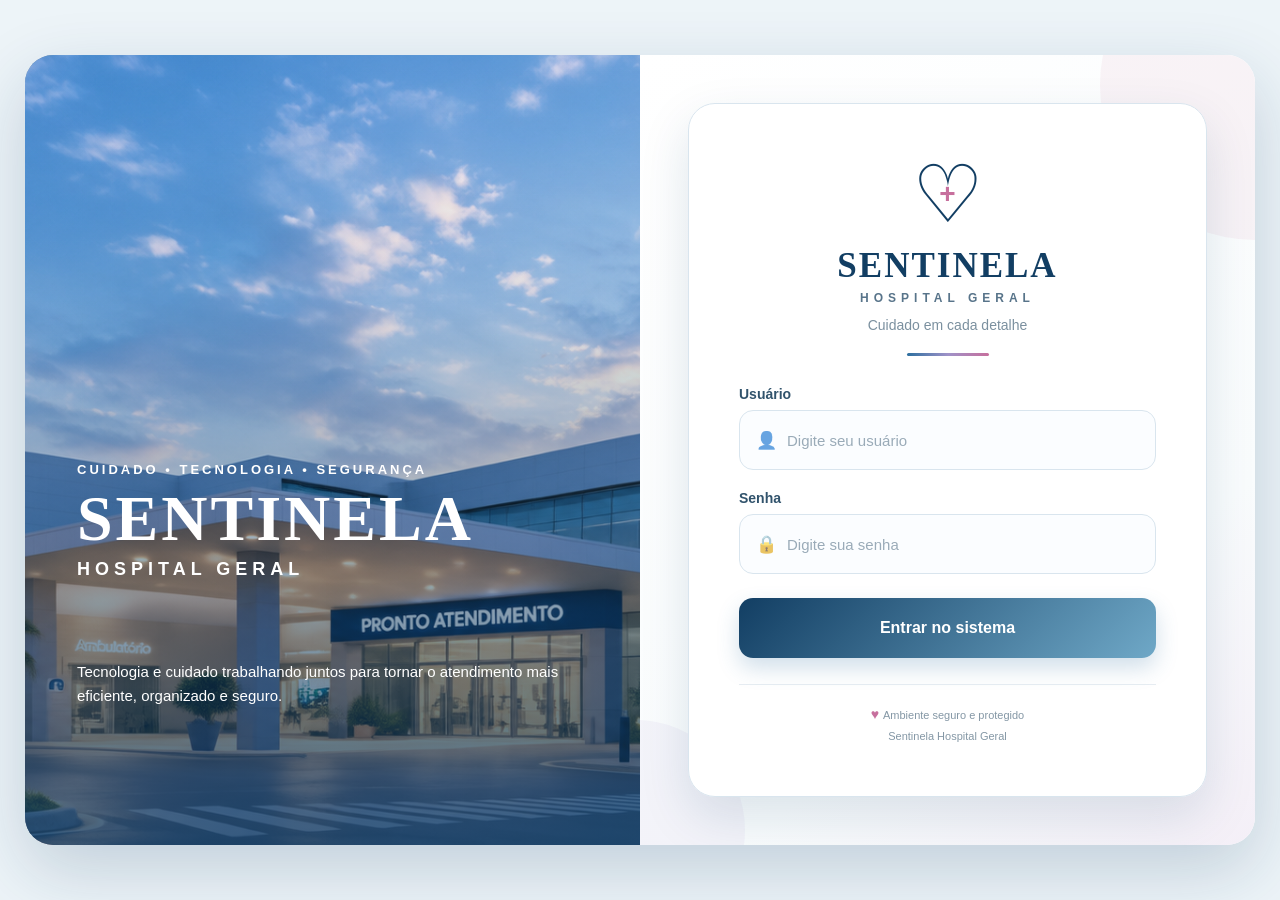
==== frontend/index.html @ c71c9dfd "Update CSS styles for hospital class Adjusted CSS styles for the hospital class." ====
<!DOCTYPE html>
<html lang="pt-BR">
<head>
  <meta charset="UTF-8">
  <meta name="viewport" content="width=device-width, initial-scale=1.0">

  <title>Sentinela - Hospital Geral</title>

  <style>
    * {
      margin: 0;
      padding: 0;
      box-sizing: border-box;
    }

    :root {
      --azul-escuro: #123e63;
      --azul: #2d6f9f;
      --azul-claro: #6fa8c7;
      --rosa: #c76f9d;
      --lilas: #9f92c8;
      --fundo: #edf4f8;
      --texto: #24435b;
      --borda: #d9e5ee;
    }

    body {
      min-height: 100vh;
      background: var(--fundo);
      font-family: Arial, Helvetica, sans-serif;

      display: flex;
      justify-content: center;
      align-items: center;

      padding: 25px;
    }

    .login-container {
      width: 100%;
      max-width: 1400px;
      min-height: 730px;

      background: white;
      border-radius: 28px;
      overflow: hidden;

      display: grid;
      grid-template-columns: 1fr 1fr;

      box-shadow:
        0 25px 70px rgba(18, 62, 99, 0.20);
    }

    /* =========================
       LADO DO HOSPITAL
       ========================= */

    .hospital {
      position: relative;
      min-height: 730px;
      overflow: hidden;

      display: flex;
      align-items: flex-end;

      padding: 52px;

      background: #7890a5;
    }

    .hospital img {
      position: absolute;

      inset: 0;

      width: 100%;
      height: 100%;

      object-fit: cover;
      object-position: center;

      z-index: 0;
    }

    .hospital::after {
      content: "";

      position: absolute;

      inset: 0;

      background:
        linear-gradient(
          to top,
          rgba(18, 62, 99, 0.78),
          rgba(18, 62, 99, 0.12) 68%,
          rgba(18, 62, 99, 0.03)
        );

      z-index: 1;

      pointer-events: none;
    }

    .hospital-text {
  position: relative;

  z-index: 2;

  color: white;

  max-width: 620px;

  transform: translateY(-150px);
}

    .mini {
      font-size: 13px;

      letter-spacing: 3px;

      font-weight: bold;

      margin-bottom: 10px;
    }

    .hospital h1 {
      font-family:
        Georgia,
        "Times New Roman",
        serif;

      font-size:
        clamp(44px, 5vw, 72px);

      letter-spacing: 3px;

      line-height: 1;

      margin-bottom: 8px;
    }

    .hospital h2 {
      font-size: 18px;

      letter-spacing: 5px;

      margin-bottom: 15px;
    }

    .hospital p {
  font-size: 15px;

  line-height: 1.6;

  max-width: 500px;

  transform: translateY(65px);
}

    /* =========================
       LADO DO LOGIN
       ========================= */

    .login-side {
      position: relative;

      background:
        linear-gradient(
          145deg,
          #ffffff 0%,
          #f9fcfd 70%,
          #f4eff7 100%
        );

      display: flex;

      align-items: center;

      justify-content: center;

      padding: 48px;

      overflow: hidden;
    }

    .login-side::before {
      content: "";

      position: absolute;

      width: 310px;
      height: 310px;

      border-radius: 50%;

      background:
        rgba(199, 111, 157, 0.08);

      right: -155px;
      top: -125px;
    }

    .login-side::after {
      content: "";

      position: absolute;

      width: 220px;
      height: 220px;

      border-radius: 50%;

      background:
        rgba(159, 146, 200, 0.08);

      left: -115px;
      bottom: -95px;
    }

    /* =========================
       CARD
       ========================= */

    .login-card {
      width: 100%;

      max-width: 520px;

      position: relative;

      z-index: 3;

      background:
        rgba(255, 255, 255, 0.98);

      border:
        1px solid var(--borda);

      border-radius: 27px;

      padding: 50px;

      box-shadow:
        0 20px 50px
        rgba(18, 62, 99, 0.13);
    }

    /* =========================
       LOGO
       ========================= */

    .logo {
      text-align: center;

      margin-bottom: 28px;
    }

    .logo-icon {
      width: 80px;
      height: 80px;

      margin: 0 auto 12px;

      position: relative;
    }

    .logo-icon::before {
      content: "♡";

      position: absolute;

      inset: 0;

      display: flex;

      align-items: center;

      justify-content: center;

      color:
        var(--azul-escuro);

      font-size: 80px;
    }

    .logo-icon::after {
      content: "+";

      position: absolute;

      left: 50%;
      top: 50%;

      transform:
        translate(-50%, -50%);

      color: var(--rosa);

      font-size: 28px;

      font-weight: bold;
    }

    .logo h1 {
      color:
        var(--azul-escuro);

      font-family:
        Georgia,
        "Times New Roman",
        serif;

      font-size: 35px;

      letter-spacing: 2px;
    }

    .logo h2 {
      color: #58748a;

      font-size: 12px;

      letter-spacing: 5px;

      margin-top: 5px;
    }

    .logo p {
      color: #7b909f;

      font-size: 14px;

      margin-top: 12px;
    }

    .linha {
      width: 82px;

      height: 3px;

      margin:
        20px auto 30px;

      border-radius: 10px;

      background:
        linear-gradient(
          90deg,
          var(--azul),
          var(--lilas),
          var(--rosa)
        );
    }

    /* =========================
       CAMPOS
       ========================= */

    .campo {
      margin-bottom: 20px;
    }

    .campo label {
      display: block;

      color: #31536c;

      font-size: 14px;

      font-weight: bold;

      margin-bottom: 8px;
    }

    .input-container {
      position: relative;
    }

    .icone {
      position: absolute;

      left: 17px;

      top: 50%;

      transform:
        translateY(-50%);

      font-size: 17px;

      opacity: 0.65;

      z-index: 2;
    }

    .campo input {
      width: 100%;

      height: 60px;

      border:
        1px solid var(--borda);

      border-radius: 14px;

      background: #fbfdff;

      color: var(--texto);

      font-size: 15px;

      padding:
        0 16px 0 47px;

      outline: none;

      transition: 0.2s;
    }

    .campo input::placeholder {
      color: #9aabb8;
    }

    .campo input:focus {
      border-color:
        var(--azul-claro);

      background: white;

      box-shadow:
        0 0 0 4px
        rgba(76, 143, 181, 0.12);
    }

    /* =========================
       BOTÃO
       ========================= */

    .btn-entrar {
      width: 100%;

      height: 60px;

      border: none;

      border-radius: 14px;

      background:
        linear-gradient(
          135deg,
          var(--azul-escuro),
          var(--azul-claro)
        );

      color: white;

      font-size: 16px;

      font-weight: bold;

      cursor: pointer;

      box-shadow:
        0 10px 22px
        rgba(45, 111, 159, 0.22);

      transition: 0.2s;

      margin-top: 4px;
    }

    .btn-entrar:hover {
      transform:
        translateY(-1px);

      filter:
        brightness(1.04);
    }

    .btn-entrar:disabled {
      opacity: 0.7;

      cursor: wait;

      transform: none;
    }

    /* =========================
       RODAPÉ
       ========================= */

    .rodape {
      text-align: center;

      border-top:
        1px solid #e7edf2;

      margin-top: 26px;

      padding-top: 18px;

      color: #8497a5;

      font-size: 11px;

      line-height: 1.7;
    }

    .coracao {
      color: var(--rosa);

      font-size: 14px;
    }

    /* =========================
       CELULAR
       ========================= */

    @media (max-width: 900px) {

      body {
        padding: 12px;
      }

      .login-container {
        grid-template-columns: 1fr;

        min-height: auto;
      }

      .hospital {
        min-height: 430px;
      }

      .login-side {
        padding: 30px 20px;
      }
    }

    @media (max-width: 520px) {

      .hospital {
        min-height: 330px;

        padding: 25px;
      }

      .hospital h1 {
        font-size: 40px;
      }

      .hospital h2 {
        font-size: 13px;

        letter-spacing: 3px;
      }

      .login-card {
        padding:
          30px 23px;
      }

      .logo h1 {
        font-size: 27px;
      }
    }

  </style>
</head>

<body>

  <main class="login-container">

    <!-- =========================
         HOSPITAL
         ========================= -->

    <section class="hospital">

      <!-- COLOQUE A NOVA IMAGEM NA PASTA frontend
           COM O NOME: sentinela-hospital-bg.jpg -->

      <img
        src="file_000000009c78820e97ea46b3f62877cf.png"
        alt="Hospital Geral Sentinela"
      >

      <div class="hospital-text">

        <div class="mini">
          CUIDADO • TECNOLOGIA • SEGURANÇA
        </div>

        <h1>
          SENTINELA
        </h1>

        <h2>
          HOSPITAL GERAL
        </h2>

        <p>
          Tecnologia e cuidado trabalhando juntos
          para tornar o atendimento mais eficiente,
          organizado e seguro.
        </p>

      </div>

    </section>


    <!-- =========================
         LOGIN
         ========================= -->

    <section class="login-side">

      <div class="login-card">

        <div class="logo">

          <div class="logo-icon"></div>

          <h1>
            SENTINELA
          </h1>

          <h2>
            HOSPITAL GERAL
          </h2>

          <p>
            Cuidado em cada detalhe
          </p>

          <div class="linha"></div>

        </div>


        <div class="campo">

          <label for="usuario">
            Usuário
          </label>

          <div class="input-container">

            <span class="icone">
              👤
            </span>

            <input
              type="text"
              id="usuario"
              placeholder="Digite seu usuário"
              autocomplete="username"
            >

          </div>

        </div>


        <div class="campo">

          <label for="senha">
            Senha
          </label>

          <div class="input-container">

            <span class="icone">
              🔒
            </span>

            <input
              type="password"
              id="senha"
              placeholder="Digite sua senha"
              autocomplete="current-password"
            >

          </div>

        </div>


        <button
          class="btn-entrar"
          id="btnEntrar"
          onclick="login()"
        >
          Entrar no sistema
        </button>


        <div class="rodape">

          <span class="coracao">
            ♥
          </span>

          Ambiente seguro e protegido

          <br>

          Sentinela Hospital Geral

        </div>


      </div>

    </section>

  </main>


  <script>

    async function login() {

      const usuario =
        document
          .getElementById("usuario")
          .value
          .trim();

      const senha =
        document
          .getElementById("senha")
          .value;

      const botao =
        document
          .getElementById("btnEntrar");


      if (!usuario || !senha) {

        alert(
          "Por favor, preencha o usuário e a senha."
        );

        return;
      }


      botao.disabled = true;

      botao.innerText =
        "Entrando...";


      try {

        const resposta =
          await fetch(
            "/login",
            {
              method: "POST",

              headers: {
                "Content-Type":
                  "application/json"
              },

              body: JSON.stringify({
                usuario: usuario,
                senha: senha
              })
            }
          );


        if (!resposta.ok) {

          throw new Error(
            "Erro no servidor"
          );

        }


        const data =
          await resposta.json();


        if (data.tipo === "triagem") {

          window.location.href =
            "triagem.html";

          return;
        }


        if (data.tipo === "medico") {

          window.location.href =
            "medico.html";

          return;
        }


        if (data.tipo === "atendimento") {

          window.location.href =
            "atendimento.html";

          return;
        }


        alert(
          "Usuário ou senha inválidos."
        );


        botao.disabled = false;

        botao.innerText =
          "Entrar no sistema";

      }


      catch (erro) {

        console.error(
          "Erro:",
          erro
        );

        alert(
          "Não foi possível conectar ao servidor."
        );

        botao.disabled = false;

        botao.innerText =
          "Entrar no sistema";

      }

    }


    document.addEventListener(
      "keydown",
      function(event) {

        if (event.key === "Enter") {

          login();

        }

      }
    );

  </script>

</body>
</html>
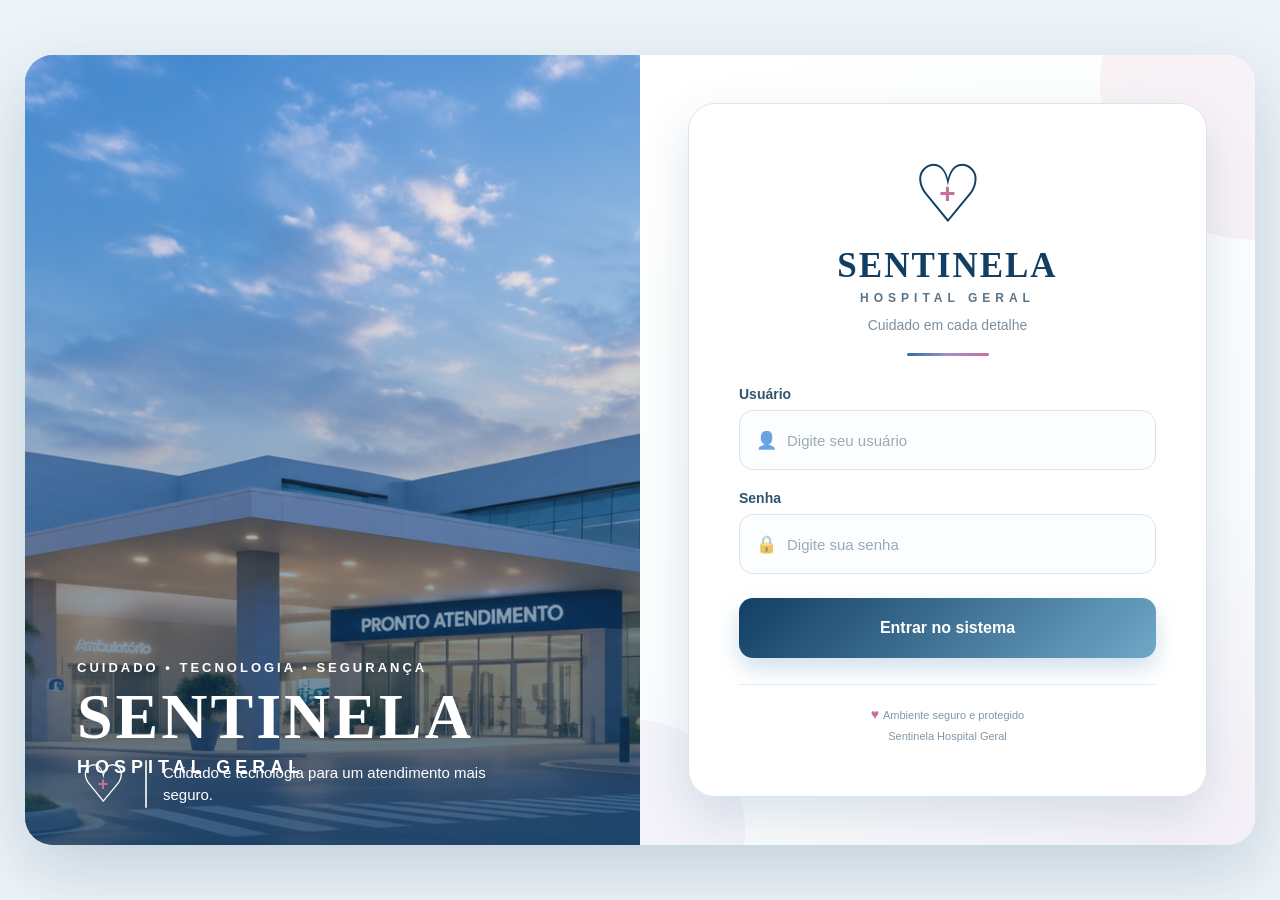
==== commit 9fd3e2be: "Modify hospital slogan and improve CSS styles Updated hospital slogan text and adjusted styles for r" ====
--- a/frontend/index.html
+++ b/frontend/index.html
@@ -1,3 +1,4 @@
+
 <!DOCTYPE html>
 <html lang="pt-BR">
 <head>
@@ -103,17 +104,19 @@
       pointer-events: none;
     }
 
+    /* =========================
+       TEXTO PRINCIPAL DO HOSPITAL
+       ========================= */
+
     .hospital-text {
-  position: relative;
-
-  z-index: 2;
-
-  color: white;
-
-  max-width: 620px;
-
-  transform: translateY(-150px);
-}
+      position: relative;
+
+      z-index: 2;
+
+      color: white;
+
+      max-width: 620px;
+    }
 
     .mini {
       font-size: 13px;
@@ -149,15 +152,93 @@
       margin-bottom: 15px;
     }
 
-    .hospital p {
-  font-size: 15px;
-
-  line-height: 1.6;
-
-  max-width: 500px;
-
-  transform: translateY(65px);
-}
+    /* =========================
+       FRASE INFERIOR
+       ========================= */
+
+    .hospital-slogan {
+      position: absolute;
+
+      left: 52px;
+      bottom: 35px;
+
+      z-index: 3;
+
+      display: flex;
+      align-items: center;
+
+      color: white;
+    }
+
+    .slogan-icon {
+      width: 52px;
+      height: 52px;
+
+      position: relative;
+
+      flex-shrink: 0;
+    }
+
+    .slogan-icon::before {
+      content: "♡";
+
+      position: absolute;
+
+      inset: 0;
+
+      display: flex;
+      align-items: center;
+      justify-content: center;
+
+      color: white;
+
+      font-size: 52px;
+
+      line-height: 1;
+    }
+
+    .slogan-icon::after {
+      content: "+";
+
+      position: absolute;
+
+      left: 50%;
+      top: 50%;
+
+      transform:
+        translate(-50%, -50%);
+
+      color: var(--rosa);
+
+      font-size: 18px;
+
+      font-weight: bold;
+    }
+
+    .slogan-line {
+      width: 2px;
+      height: 48px;
+
+      margin: 0 16px;
+
+      background: rgba(255, 255, 255, 0.8);
+
+      border-radius: 5px;
+    }
+
+    .hospital-slogan p {
+      margin: 0;
+
+      max-width: 360px;
+
+      color: white;
+
+      font-size: 15px;
+
+      line-height: 1.45;
+
+      font-weight: 500;
+    }
 
     /* =========================
        LADO DO LOGIN
@@ -515,7 +596,7 @@
     }
 
     /* =========================
-       CELULAR
+       TABLET / CELULAR
        ========================= */
 
     @media (max-width: 900px) {
@@ -539,6 +620,10 @@
       }
     }
 
+    /* =========================
+       CELULAR
+       ========================= */
+
     @media (max-width: 520px) {
 
       .hospital {
@@ -555,6 +640,38 @@
         font-size: 13px;
 
         letter-spacing: 3px;
+      }
+
+      .hospital-slogan {
+        left: 25px;
+        bottom: 25px;
+      }
+
+      .slogan-icon {
+        width: 44px;
+        height: 44px;
+      }
+
+      .slogan-icon::before {
+        font-size: 44px;
+      }
+
+      .slogan-icon::after {
+        font-size: 15px;
+      }
+
+      .slogan-line {
+        height: 42px;
+
+        margin: 0 12px;
+      }
+
+      .hospital-slogan p {
+        max-width: 270px;
+
+        font-size: 13px;
+
+        line-height: 1.4;
       }
 
       .login-card {
@@ -579,9 +696,6 @@
          ========================= -->
 
     <section class="hospital">
-
-      <!-- COLOQUE A NOVA IMAGEM NA PASTA frontend
-           COM O NOME: sentinela-hospital-bg.jpg -->
 
       <img
         src="file_000000009c78820e97ea46b3f62877cf.png"
@@ -602,10 +716,19 @@
           HOSPITAL GERAL
         </h2>
 
+      </div>
+
+
+      <!-- FRASE INFERIOR -->
+
+      <div class="hospital-slogan">
+
+        <div class="slogan-icon"></div>
+
+        <div class="slogan-line"></div>
+
         <p>
-          Tecnologia e cuidado trabalhando juntos
-          para tornar o atendimento mais eficiente,
-          organizado e seguro.
+          Cuidado e tecnologia para um atendimento mais seguro.
         </p>
 
       </div>
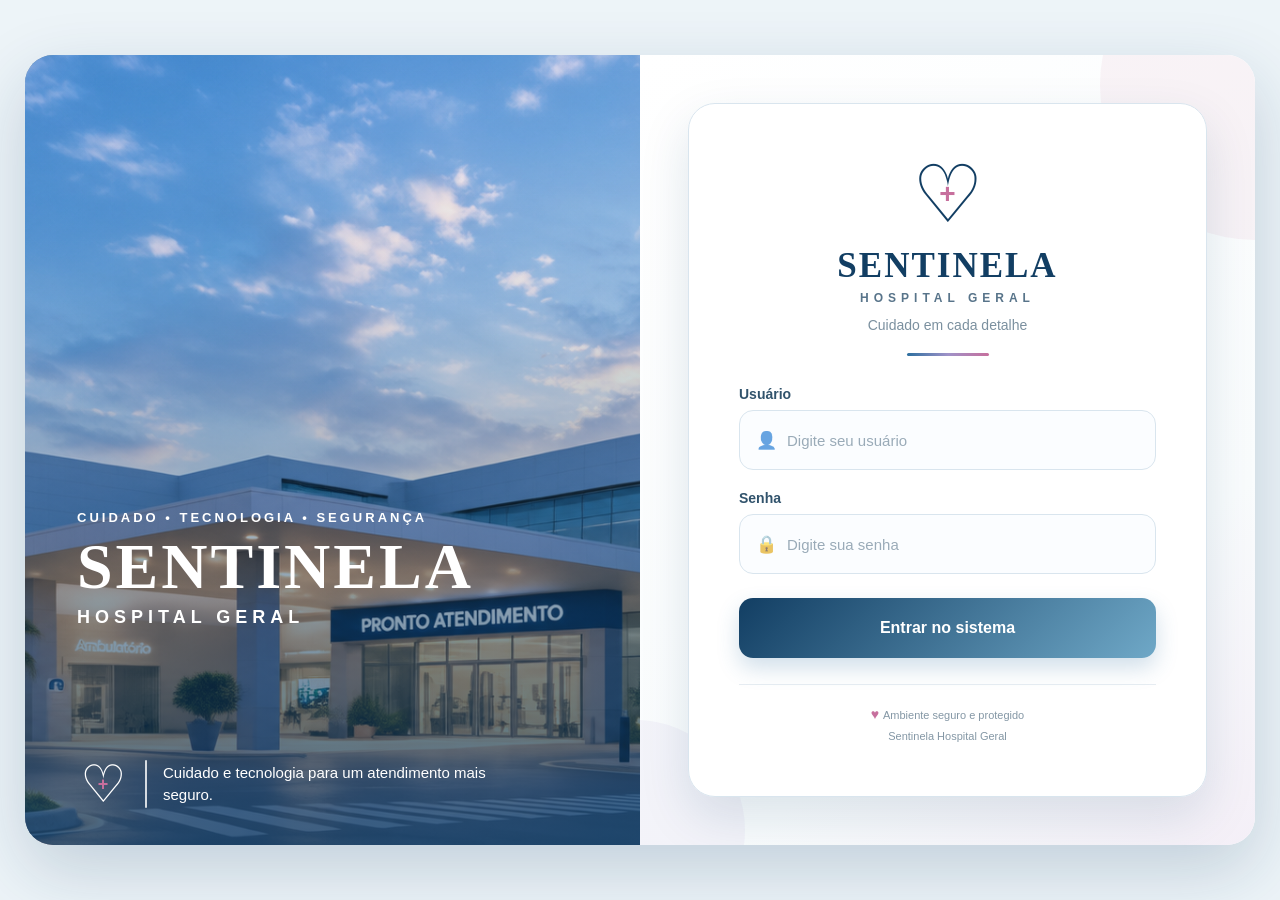
==== commit 4696bf0f: "Refactor HTML and CSS for hospital section Removed commented sections and updated styles for respons" ====
--- a/frontend/index.html
+++ b/frontend/index.html
@@ -104,10 +104,6 @@
       pointer-events: none;
     }
 
-    /* =========================
-       TEXTO PRINCIPAL DO HOSPITAL
-       ========================= */
-
     .hospital-text {
       position: relative;
 
@@ -116,6 +112,8 @@
       color: white;
 
       max-width: 620px;
+
+      transform: translateY(-150px);
     }
 
     .mini {
@@ -153,7 +151,7 @@
     }
 
     /* =========================
-       FRASE INFERIOR
+       FRASE COM CORAÇÃO
        ========================= */
 
     .hospital-slogan {
@@ -165,6 +163,7 @@
       z-index: 3;
 
       display: flex;
+
       align-items: center;
 
       color: white;
@@ -187,7 +186,9 @@
       inset: 0;
 
       display: flex;
+
       align-items: center;
+
       justify-content: center;
 
       color: white;
@@ -217,6 +218,7 @@
 
     .slogan-line {
       width: 2px;
+
       height: 48px;
 
       margin: 0 16px;
@@ -596,7 +598,7 @@
     }
 
     /* =========================
-       TABLET / CELULAR
+       CELULAR
        ========================= */
 
     @media (max-width: 900px) {
@@ -620,10 +622,6 @@
       }
     }
 
-    /* =========================
-       CELULAR
-       ========================= */
-
     @media (max-width: 520px) {
 
       .hospital {
@@ -632,6 +630,10 @@
         padding: 25px;
       }
 
+      .hospital-text {
+        transform: translateY(-55px);
+      }
+
       .hospital h1 {
         font-size: 40px;
       }
@@ -644,6 +646,7 @@
 
       .hospital-slogan {
         left: 25px;
+
         bottom: 25px;
       }
 
@@ -696,6 +699,9 @@
          ========================= -->
 
     <section class="hospital">
+
+      <!-- COLOQUE A NOVA IMAGEM NA PASTA frontend
+           COM O NOME: sentinela-hospital-bg.jpg -->
 
       <img
         src="file_000000009c78820e97ea46b3f62877cf.png"
@@ -718,8 +724,6 @@
 
       </div>
 
-
-      <!-- FRASE INFERIOR -->
 
       <div class="hospital-slogan">
 
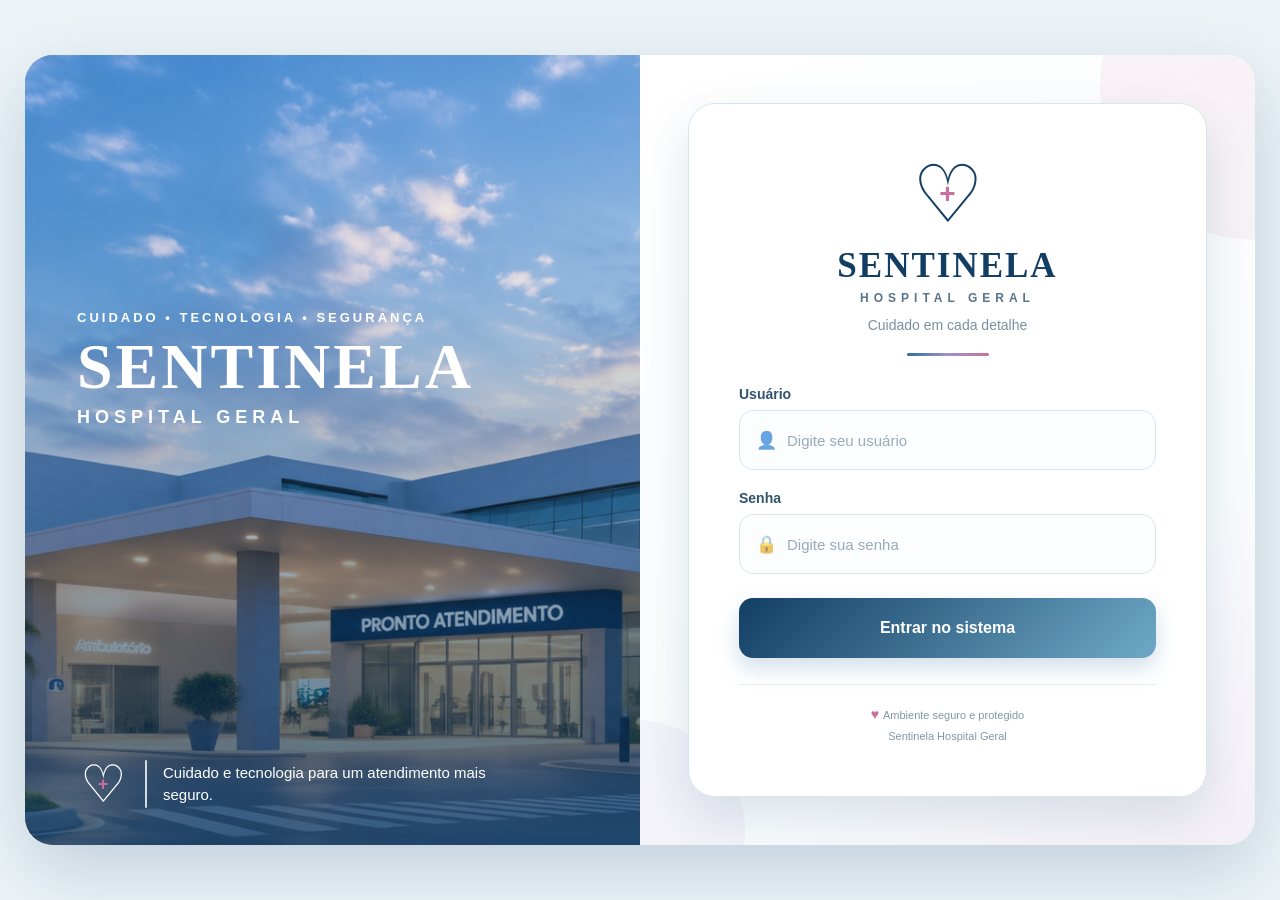
==== commit 613109ee: "Adjust vertical position of element in index.html" ====
--- a/frontend/index.html
+++ b/frontend/index.html
@@ -113,7 +113,7 @@
 
       max-width: 620px;
 
-      transform: translateY(-150px);
+      transform: translateY(-350px);
     }
 
     .mini {
@@ -631,7 +631,7 @@
       }
 
       .hospital-text {
-        transform: translateY(-55px);
+        transform: translateY(-180px);
       }
 
       .hospital h1 {
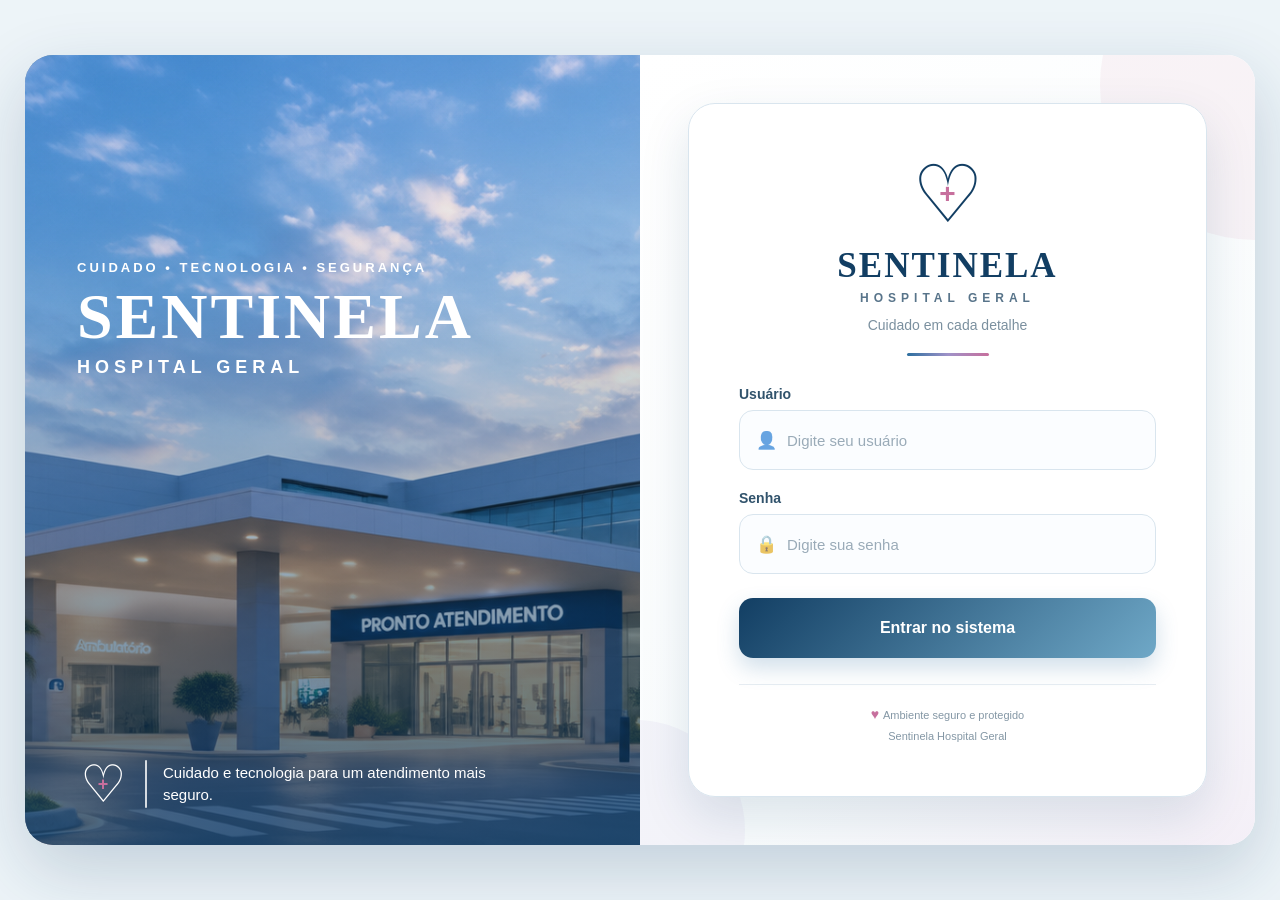
==== commit 9574b767: "Adjust transform property for styling" ====
--- a/frontend/index.html
+++ b/frontend/index.html
@@ -113,7 +113,7 @@
 
       max-width: 620px;
 
-      transform: translateY(-350px);
+      transform: translateY(-400px);
     }
 
     .mini {
